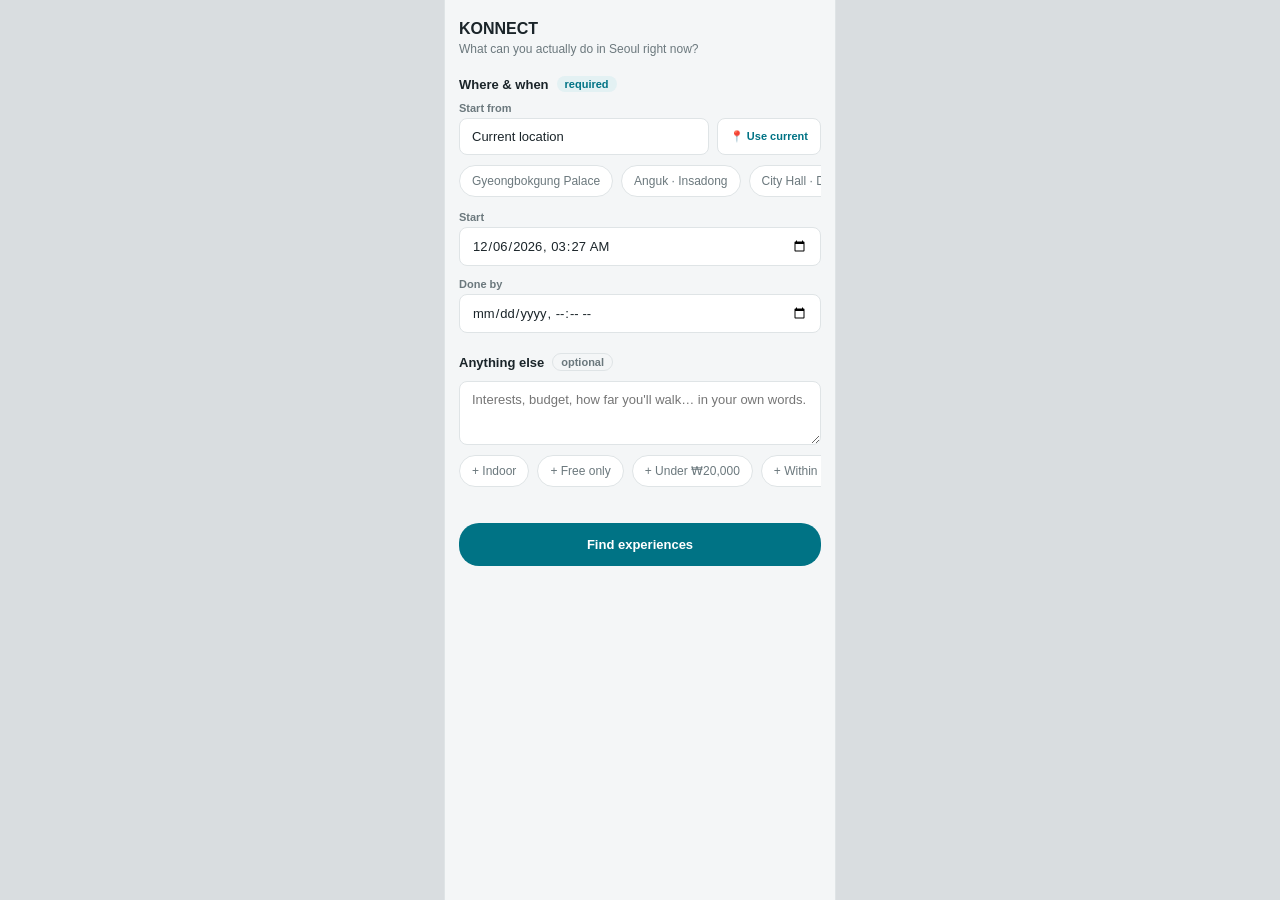
==== frontend/index.html @ a5595dd3 "Add viewport meta + simplify desktop to centered column - index.html: full HTML document with charse" ====
<!doctype html>
<html lang="en">
<head>
  <meta charset="utf-8" />
  <!-- 모바일 레이아웃 뷰포트 = 실제 기기 폭 (없으면 에뮬레이션이 980px로 렌더) -->
  <meta name="viewport" content="width=device-width, initial-scale=1, viewport-fit=cover" />
  <title>KONNECT</title>
  <link rel="stylesheet" href="css/tokens.css?v=1" />
  <link rel="stylesheet" href="css/app.css?v=6" />
</head>
<body>
  <!-- 모바일: 화면 꽉 채움. 데스크톱: 중앙 컬럼(a-bly식). -->
  <div class="device-frame">
    <main id="view" class="app" aria-live="polite"><!-- 뷰는 app.js가 주입 --></main>
  </div>
  <script type="module" src="js/app.js"></script>
</body>
</html>
---- frontend/css/tokens.css ----
/* ============================================================
   KONNECT — Design Tokens (값 정본)
   출처: Figma `Konnect-Design` (DESIGN.md §2에서 추출)
   규칙: 프론트 전역에서 하드코딩 금지, 항상 var(--token) 참조.
         값이 바뀌면 이 파일만 수정 → 전체 반영.
         "왜/언제 어떤 상태"의 설명은 DESIGN.md를 본다.
   ============================================================ */

:root {
  /* ---------- Color · Brand ---------- */
  --c-primary: #007385;        /* 브랜드 teal: 버튼·선택 테두리·핀·링크·경로선 */
  --c-primary-ink: #1f6670;    /* teal 텍스트(추천 이유·walk time·보조) */
  --c-primary-tint: #e3f1f3;   /* 선택된 칩·비강조 버튼 배경 */
  --c-primary-tint-2: #dff3e7; /* 연초록(Fits 계열) */

  /* ---------- Color · Text / Surface / Border ---------- */
  --c-text: #1a2429;           /* 기본 텍스트·제목·Fact */
  --c-text-muted: #6b787d;     /* 보조·placeholder·비활성 */
  --c-surface: #ffffff;        /* 카드·시트·칩 배경 */
  --c-bg: #f4f6f7;             /* 페이지 배경 (근사치 — Figma 확정 시 갱신) */
  --c-border: #dfe4e6;         /* 기본 테두리(칩·입력·구분선) */
  --c-ink-pin: #2a2f45;        /* 지도 Start 핀 (근사치) */
  --c-on-primary: #ffffff;     /* teal 위 텍스트 */

  /* ---------- Color · Result State (상태 배지) ---------- */
  --c-fits-bg: #dff3e7;   --c-fits-text: #2e7d4f;   /* Fits your conditions */
  --c-check-bg: #fdf0d0;  --c-check-text: #a8660a;  /* Check needed */
  --c-alt-bg: #e6e8f2;    --c-alt-text: #454773;    /* Alternative / 중립 안내 */

  /* ---------- Color · Unconfirmed flag 칩 ---------- */
  --c-flag-bg: #fbf1de;   --c-flag-text: #9a5b00;

  /* ---------- Typography ---------- */
  --font-sans: "Inter", -apple-system, BlinkMacSystemFont, "Segoe UI", Roboto, sans-serif;
  /* 한글 Reference 필요 시: "Pretendard" 등을 앞에 추가 (EN 우선) */
  --fw-bold: 700;
  --fw-semibold: 600;
  --fw-medium: 500;

  --fs-title: 16px;    /* 카드 제목·결과 타이틀 */
  --fs-meta: 13px;     /* 시간·가격·이동 Fact */
  --fs-body: 12px;     /* 추천 이유·링크·버튼 */
  --fs-badge: 11px;    /* 상태 배지·flag·보조 */
  --fs-pin: 10px;      /* 지도 핀 번호 */

  --lh-tight: 1.25;

  /* ---------- Radius ---------- */
  --r-card: 18px;      /* 결과 카드·바텀시트 */
  --r-md: 14px;        /* 카드 내 이미지 */
  --r-badge: 10px;     /* 상태 배지 */
  --r-flag: 8px;       /* 미확인 flag 칩 */
  --r-pill: 20px;      /* 버튼(pill) */
  --r-full: 999px;     /* 예시 칩·태그·No 배지 */

  /* ---------- Shadow ---------- */
  --shadow-card: 0 4px 8px rgba(13, 38, 46, 0.10);
  --shadow-card-focus: 0 4px 8px rgba(13, 38, 46, 0.18);
  --shadow-pin: 0 2px 3px rgba(0, 0, 0, 0.20);

  /* ---------- Spacing scale ---------- */
  --space-2: 2px;
  --space-3: 3px;
  --space-4: 4px;
  --space-6: 6px;
  --space-8: 8px;
  --space-10: 10px;
  --space-12: 12px;
  --space-14: 14px;
  --space-20: 20px;

  /* ---------- Layout ---------- */
  --frame-w: 390px;    /* 모바일 기준 프레임 폭 */
  --card-w: 330px;     /* 결과 카드 폭 */
}
---- frontend/css/app.css ----
/* KONNECT — 레이아웃/컴포넌트 스타일. 값은 tokens.css 의 var(--token)만 사용. */

* { box-sizing: border-box; }

html, body { height: 100%; }

body {
  margin: 0;
  font-family: var(--font-sans);
  color: var(--c-text);
  /* 디바이스 프레임 바깥 배경(데스크톱에서만 보임) */
  background: #d9dde0;
  min-height: 100dvh;
  -webkit-font-smoothing: antialiased;
}

/* ── 디바이스 프레임 ──
   실제 모바일/에뮬레이션(좁은 뷰포트): max-width 없이 화면을 꽉 채운다. */
.device-frame {
  width: 100%;
  min-height: 100dvh;
  background: var(--c-bg);
  display: flex;
  flex-direction: column;
  overflow-x: hidden;                  /* 가로 넘침 차단 */
}

/* 데스크톱: 디자인 폭(390) 중앙 컬럼, 전체 높이. 폰 목업 크롬 없음(a-bly식). */
@media (min-width: 600px) {
  body { display: flex; justify-content: center; }
  .device-frame {
    width: var(--frame-w);                   /* 390px */
    box-shadow: 0 0 0 1px var(--c-border);   /* 좌우 은은한 경계만 */
  }
}

.app {
  flex: 1;
  display: flex;
  flex-direction: column;
  padding: var(--space-20) var(--space-14);
  /* 본문은 프레임 안에서만 스크롤 */
  overflow-y: auto;
}

/* ── 공통 헤더 ── */
.app-header h1 { font-size: var(--fs-title); font-weight: var(--fw-bold); margin: 0 0 var(--space-4); }
.app-header p { margin: 0; font-size: var(--fs-body); color: var(--c-text-muted); }

/* ── 입력 폼 (LF-02) ── */
.form { display: flex; flex-direction: column; gap: var(--space-20); margin-top: var(--space-20); }
.section { display: flex; flex-direction: column; gap: var(--space-10); }
.section-head { display: flex; align-items: center; gap: var(--space-8); }
.section-head h2 { font-size: var(--fs-meta); font-weight: var(--fw-bold); margin: 0; }
.tag {
  font-size: var(--fs-badge); font-weight: var(--fw-semibold);
  padding: var(--space-2) var(--space-8); border-radius: var(--r-full);
}
.tag--required { background: var(--c-primary-tint); color: var(--c-primary); }
.tag--optional { background: var(--c-bg); color: var(--c-text-muted); border: 1px solid var(--c-border); }

.field { display: flex; flex-direction: column; gap: var(--space-4); }
.field > label { font-size: var(--fs-badge); font-weight: var(--fw-semibold); color: var(--c-text-muted); }
.field input, .field textarea {
  font-family: inherit; font-size: var(--fs-meta); color: var(--c-text);
  background: var(--c-surface); border: 1px solid var(--c-border);
  border-radius: var(--r-flag); padding: var(--space-10) var(--space-12);
  width: 100%; min-width: 0;  /* UA 기본 min-width 무력화(모바일 가로 넘침 방지) */
}
.field input:focus, .field textarea:focus { outline: 2px solid var(--c-primary); border-color: var(--c-primary); }
.field textarea { resize: vertical; min-height: 64px; }

.loc-row { display: flex; gap: var(--space-8); }
/* width:auto 로 .field input 의 width:100% 를 무효화 → flex 가 폭을 제어(버튼과 공유) */
.loc-row input { flex: 1 1 0; min-width: 0; width: auto; }
.btn-geo {
  flex: 0 0 auto; cursor: pointer; white-space: nowrap;
  background: var(--c-surface); border: 1px solid var(--c-border); color: var(--c-primary);
  border-radius: var(--r-flag); padding: var(--space-10) var(--space-12);
  font-size: var(--fs-badge); font-weight: var(--fw-semibold);
}

/* datetime-local 은 UA 최소폭이 완고(2열은 ~440px+ 필요) → 세로 스택으로 넘침 원천 차단.
   모바일/폰목업 모두 Start·Done by 를 세로로 쌓는다(터치 타깃도 더 큼). */
.time-row { display: flex; flex-direction: column; gap: var(--space-12); }
.time-row .field { min-width: 0; }
.time-row input { width: 100%; }

/* 칩(가로 스크롤 — 예시/퀵셀렉트) */
.chips { display: flex; gap: var(--space-8); overflow-x: auto; padding-bottom: var(--space-4); -webkit-overflow-scrolling: touch; }
.chip {
  flex: 0 0 auto; cursor: pointer; white-space: nowrap;
  background: var(--c-surface); border: 1px solid var(--c-border); color: var(--c-text-muted);
  border-radius: var(--r-full); padding: var(--space-8) var(--space-12);
  font-size: var(--fs-body); font-weight: var(--fw-medium);
}
.chip[aria-pressed="true"] { background: var(--c-primary-tint); border-color: var(--c-primary); color: var(--c-primary); font-weight: var(--fw-semibold); }

/* 인라인 오류(추천 전 입력오류 — 시스템 예외 아님) */
.form-error {
  background: var(--c-flag-bg); color: var(--c-flag-text);
  border-radius: var(--r-flag); padding: var(--space-10) var(--space-12);
  font-size: var(--fs-body); font-weight: var(--fw-semibold);
}
.form-error[hidden] { display: none; }

/* 하단 CTA */
.cta {
  position: sticky; bottom: 0; margin-top: auto; padding-top: var(--space-12);
  background: linear-gradient(to top, var(--c-bg) 70%, transparent);
}
.btn-cta {
  width: 100%; border: 0; cursor: pointer;
  background: var(--c-primary); color: var(--c-on-primary);
  border-radius: var(--r-pill); padding: var(--space-14); font-size: var(--fs-meta); font-weight: var(--fw-bold);
}
.btn-cta:disabled { background: var(--c-border); color: var(--c-text-muted); cursor: not-allowed; }

/* ── 결과 뷰 ── */
.ai-notice {
  display: inline-block; margin: var(--space-12) 0;
  padding: var(--space-6) var(--space-12); border-radius: var(--r-full);
  background: var(--c-alt-bg); color: var(--c-alt-text);
  font-size: var(--fs-badge); font-weight: var(--fw-semibold);
}
.conditions {
  display: flex; align-items: center; justify-content: space-between; gap: var(--space-8);
  background: var(--c-surface); border: 1px solid var(--c-border);
  border-radius: var(--r-full); padding: var(--space-8) var(--space-14);
  font-size: var(--fs-body); font-weight: var(--fw-semibold);
}
.conditions button { border: 0; background: none; color: var(--c-primary); font-weight: var(--fw-bold); cursor: pointer; font-size: var(--fs-body); }
.results { display: flex; flex-direction: column; gap: var(--space-14); margin-top: var(--space-12); }
.status-line { font-size: var(--fs-badge); color: var(--c-text-muted); margin-top: var(--space-10); }
.empty-msg { font-size: var(--fs-meta); color: var(--c-text-muted); margin-top: var(--space-20); }

/* ── Result Card ── */
.card {
  background: var(--c-surface); border-radius: var(--r-card); box-shadow: var(--shadow-card);
  padding: var(--space-14); display: flex; flex-direction: column; gap: var(--space-10);
}
.card-head { display: flex; flex-direction: column; gap: var(--space-6); }
.card-title { font-size: var(--fs-title); font-weight: var(--fw-bold); margin: 0; }
.badge {
  align-self: flex-start; padding: var(--space-3) var(--space-8);
  border-radius: var(--r-badge); font-size: var(--fs-badge); font-weight: var(--fw-semibold);
}
.badge[data-status="fits"]         { background: var(--c-fits-bg);  color: var(--c-fits-text); }
.badge[data-status="check_needed"] { background: var(--c-check-bg); color: var(--c-check-text); }
.badge[data-status="alternative"]  { background: var(--c-alt-bg);   color: var(--c-alt-text); }

.reasons { list-style: none; margin: 0; padding: 0; display: flex; flex-direction: column; gap: var(--space-3); }
.reason { display: flex; align-items: flex-start; gap: var(--space-4); font-size: var(--fs-body); font-weight: var(--fw-medium); color: var(--c-primary-ink); }
.reason-check { color: var(--c-primary); font-weight: var(--fw-bold); }

.meta { display: flex; flex-wrap: wrap; gap: var(--space-4) var(--space-10); }
.meta-item { font-size: var(--fs-meta); font-weight: var(--fw-semibold); }
.meta-item.is-estimate { font-weight: var(--fw-medium); color: var(--c-primary-ink); }

.flags { display: flex; flex-wrap: wrap; gap: var(--space-6); }
.flag {
  padding: var(--space-4) var(--space-8); border-radius: var(--r-flag);
  background: var(--c-flag-bg); color: var(--c-flag-text); font-size: var(--fs-badge); font-weight: var(--fw-semibold);
}

.actions { display: flex; align-items: center; justify-content: space-between; gap: var(--space-8); }
.links { display: flex; flex-direction: column; gap: var(--space-4); }
.official-link { color: var(--c-primary); font-size: var(--fs-body); font-weight: var(--fw-semibold); text-decoration: none; }
.official-link:hover { text-decoration: underline; }

.btn-select {
  border: 0; cursor: pointer; padding: 9px var(--space-14); border-radius: var(--r-pill);
  font-size: var(--fs-body); font-weight: var(--fw-bold);
  background: var(--c-primary); color: var(--c-on-primary);
}
.btn-select[data-status="check_needed"], .btn-select[data-status="alternative"] { background: var(--c-primary-tint); color: var(--c-primary); }

.toast {
  position: fixed; left: 50%; bottom: var(--space-20); transform: translateX(-50%);
  background: var(--c-text); color: var(--c-on-primary);
  padding: var(--space-10) var(--space-14); border-radius: var(--r-pill);
  font-size: var(--fs-body); font-weight: var(--fw-semibold); box-shadow: var(--shadow-card-focus);
  z-index: 10;
}
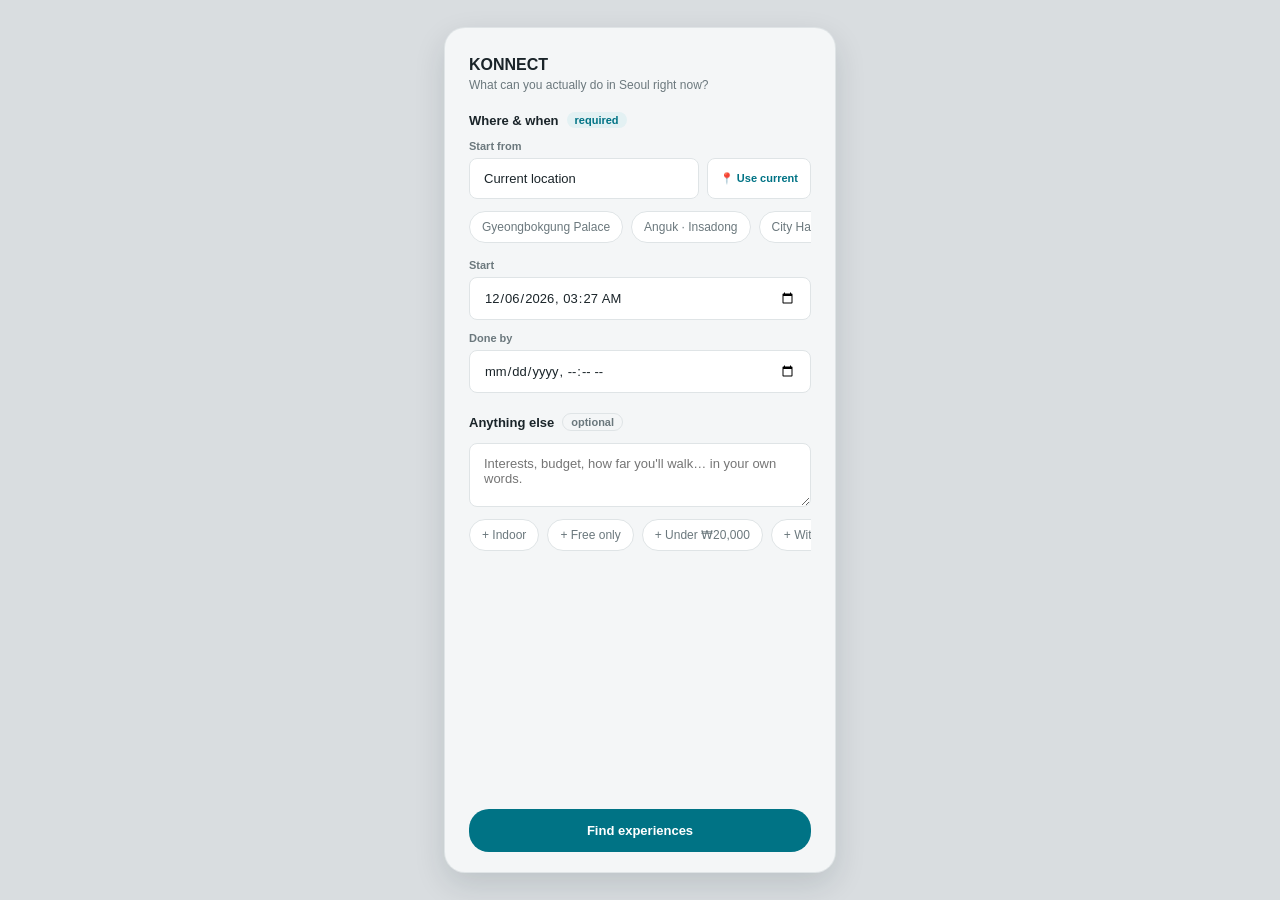
==== commit 925d431e: "Refine layout: anchor CTA to bottom, fill frame, roomier spacing - input view (.input-view) + form n" ====
--- a/frontend/index.html
+++ b/frontend/index.html
@@ -6,7 +6,7 @@
   <meta name="viewport" content="width=device-width, initial-scale=1, viewport-fit=cover" />
   <title>KONNECT</title>
   <link rel="stylesheet" href="css/tokens.css?v=1" />
-  <link rel="stylesheet" href="css/app.css?v=6" />
+  <link rel="stylesheet" href="css/app.css?v=7" />
 </head>
 <body>
   <!-- 모바일: 화면 꽉 채움. 데스크톱: 중앙 컬럼(a-bly식). -->
--- a/frontend/css/app.css
+++ b/frontend/css/app.css
@@ -25,12 +25,17 @@
   overflow-x: hidden;                  /* 가로 넘침 차단 */
 }
 
-/* 데스크톱: 디자인 폭(390) 중앙 컬럼, 전체 높이. 폰 목업 크롬 없음(a-bly식). */
+/* 데스크톱: Figma 프로토와 동일한 390×844 폰 비율 박스를 화면 중앙 정렬.
+   무거운 폰 크롬 없이 가벼운 테두리+그림자. 내부는 세로로 꽉 채움(CTA 바닥). */
 @media (min-width: 600px) {
-  body { display: flex; justify-content: center; }
+  body { display: flex; align-items: center; justify-content: center; padding: var(--space-20); }
   .device-frame {
-    width: var(--frame-w);                   /* 390px */
-    box-shadow: 0 0 0 1px var(--c-border);   /* 좌우 은은한 경계만 */
+    width: var(--frame-w);                                   /* 390px (Figma 기준) */
+    min-height: 0;
+    height: min(844px, calc(100dvh - 2 * var(--space-20)));  /* 844 (Figma), 작은 화면엔 맞춤 */
+    border-radius: 20px;
+    overflow: hidden;                                        /* 라운드 클립 → 내부 스크롤 */
+    box-shadow: 0 0 0 1px var(--c-border), 0 12px 32px rgba(13, 38, 46, 0.14);
   }
 }
 
@@ -38,18 +43,24 @@
   flex: 1;
   display: flex;
   flex-direction: column;
-  padding: var(--space-20) var(--space-14);
+  padding: var(--space-20);
   /* 본문은 프레임 안에서만 스크롤 */
   overflow-y: auto;
 }
+@media (min-width: 600px) {
+  .app { padding: 28px 24px var(--space-20); }  /* 데스크톱은 여백을 더 넉넉히 */
+}
+
+/* 입력 뷰: 높이를 꽉 채우고 CTA를 바닥에 고정(모바일·데스크톱 공통) */
+.input-view { flex: 1; display: flex; flex-direction: column; }
 
 /* ── 공통 헤더 ── */
 .app-header h1 { font-size: var(--fs-title); font-weight: var(--fw-bold); margin: 0 0 var(--space-4); }
 .app-header p { margin: 0; font-size: var(--fs-body); color: var(--c-text-muted); }
 
 /* ── 입력 폼 (LF-02) ── */
-.form { display: flex; flex-direction: column; gap: var(--space-20); margin-top: var(--space-20); }
-.section { display: flex; flex-direction: column; gap: var(--space-10); }
+.form { flex: 1; display: flex; flex-direction: column; gap: var(--space-20); margin-top: var(--space-20); }
+.section { display: flex; flex-direction: column; gap: var(--space-12); }
 .section-head { display: flex; align-items: center; gap: var(--space-8); }
 .section-head h2 { font-size: var(--fs-meta); font-weight: var(--fw-bold); margin: 0; }
 .tag {
@@ -59,12 +70,12 @@
 .tag--required { background: var(--c-primary-tint); color: var(--c-primary); }
 .tag--optional { background: var(--c-bg); color: var(--c-text-muted); border: 1px solid var(--c-border); }
 
-.field { display: flex; flex-direction: column; gap: var(--space-4); }
+.field { display: flex; flex-direction: column; gap: var(--space-6); }
 .field > label { font-size: var(--fs-badge); font-weight: var(--fw-semibold); color: var(--c-text-muted); }
 .field input, .field textarea {
   font-family: inherit; font-size: var(--fs-meta); color: var(--c-text);
   background: var(--c-surface); border: 1px solid var(--c-border);
-  border-radius: var(--r-flag); padding: var(--space-10) var(--space-12);
+  border-radius: var(--r-flag); padding: var(--space-12) var(--space-14);
   width: 100%; min-width: 0;  /* UA 기본 min-width 무력화(모바일 가로 넘침 방지) */
 }
 .field input:focus, .field textarea:focus { outline: 2px solid var(--c-primary); border-color: var(--c-primary); }
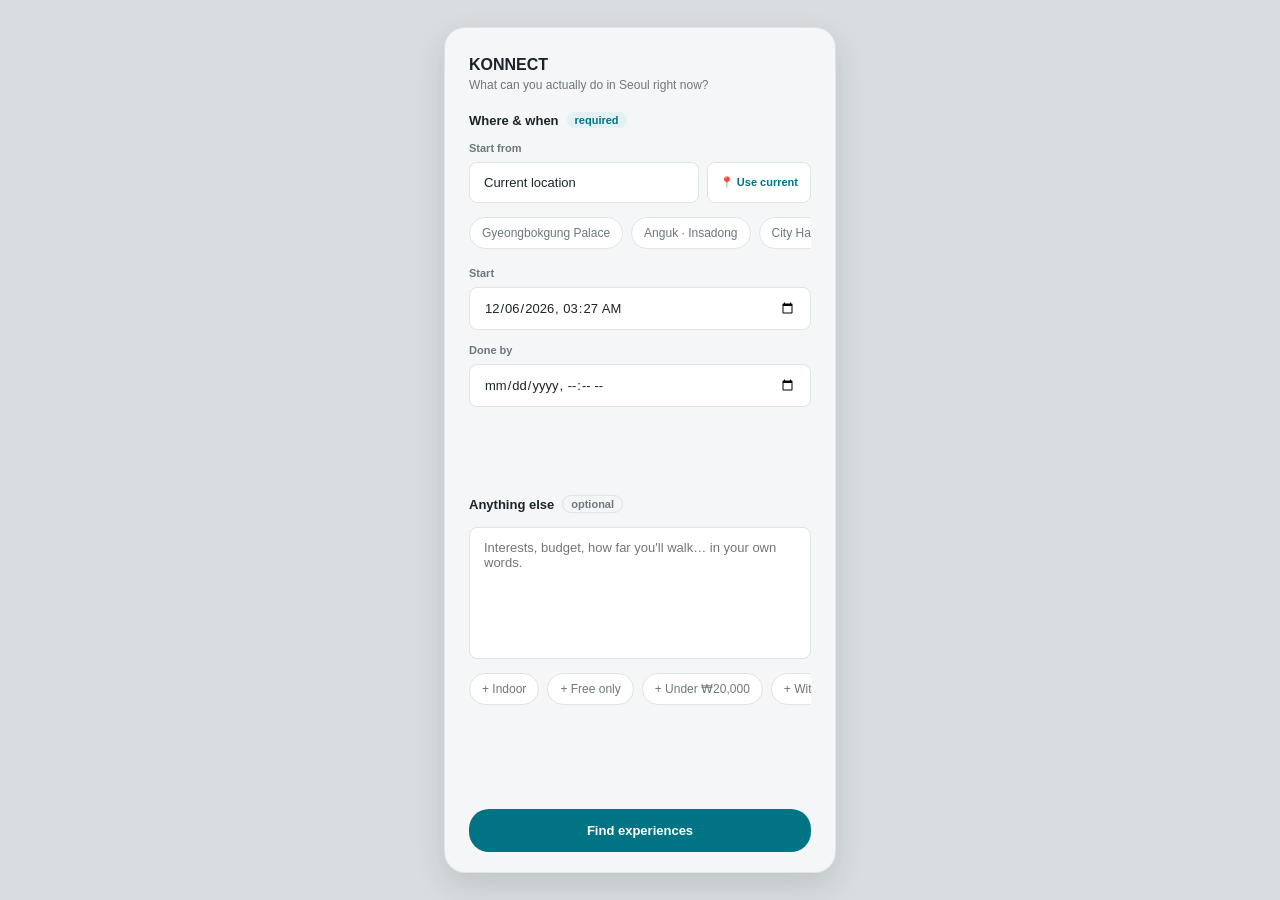
==== commit e35aae40: "Distribute form vertically, enlarge Anything else, disable resize - form uses justify-content: space" ====
--- a/frontend/index.html
+++ b/frontend/index.html
@@ -6,7 +6,7 @@
   <meta name="viewport" content="width=device-width, initial-scale=1, viewport-fit=cover" />
   <title>KONNECT</title>
   <link rel="stylesheet" href="css/tokens.css?v=1" />
-  <link rel="stylesheet" href="css/app.css?v=7" />
+  <link rel="stylesheet" href="css/app.css?v=8" />
 </head>
 <body>
   <!-- 모바일: 화면 꽉 채움. 데스크톱: 중앙 컬럼(a-bly식). -->
--- a/frontend/css/app.css
+++ b/frontend/css/app.css
@@ -59,8 +59,9 @@
 .app-header p { margin: 0; font-size: var(--fs-body); color: var(--c-text-muted); }
 
 /* ── 입력 폼 (LF-02) ── */
-.form { flex: 1; display: flex; flex-direction: column; gap: var(--space-20); margin-top: var(--space-20); }
-.section { display: flex; flex-direction: column; gap: var(--space-12); }
+/* space-between 으로 섹션·CTA를 세로로 분배해 빈 공간을 메운다(필드 간격 확보) */
+.form { flex: 1; display: flex; flex-direction: column; justify-content: space-between; gap: var(--space-20); margin-top: var(--space-20); }
+.section { display: flex; flex-direction: column; gap: var(--space-14); }
 .section-head { display: flex; align-items: center; gap: var(--space-8); }
 .section-head h2 { font-size: var(--fs-meta); font-weight: var(--fw-bold); margin: 0; }
 .tag {
@@ -70,7 +71,7 @@
 .tag--required { background: var(--c-primary-tint); color: var(--c-primary); }
 .tag--optional { background: var(--c-bg); color: var(--c-text-muted); border: 1px solid var(--c-border); }
 
-.field { display: flex; flex-direction: column; gap: var(--space-6); }
+.field { display: flex; flex-direction: column; gap: var(--space-8); }
 .field > label { font-size: var(--fs-badge); font-weight: var(--fw-semibold); color: var(--c-text-muted); }
 .field input, .field textarea {
   font-family: inherit; font-size: var(--fs-meta); color: var(--c-text);
@@ -79,7 +80,7 @@
   width: 100%; min-width: 0;  /* UA 기본 min-width 무력화(모바일 가로 넘침 방지) */
 }
 .field input:focus, .field textarea:focus { outline: 2px solid var(--c-primary); border-color: var(--c-primary); }
-.field textarea { resize: vertical; min-height: 64px; }
+.field textarea { resize: none; min-height: 132px; }  /* Anything else 크게 + 리사이즈 비활성 */
 
 .loc-row { display: flex; gap: var(--space-8); }
 /* width:auto 로 .field input 의 width:100% 를 무효화 → flex 가 폭을 제어(버튼과 공유) */
@@ -93,7 +94,7 @@
 
 /* datetime-local 은 UA 최소폭이 완고(2열은 ~440px+ 필요) → 세로 스택으로 넘침 원천 차단.
    모바일/폰목업 모두 Start·Done by 를 세로로 쌓는다(터치 타깃도 더 큼). */
-.time-row { display: flex; flex-direction: column; gap: var(--space-12); }
+.time-row { display: flex; flex-direction: column; gap: var(--space-14); }
 .time-row .field { min-width: 0; }
 .time-row input { width: 100%; }
 
@@ -117,7 +118,7 @@
 
 /* 하단 CTA */
 .cta {
-  position: sticky; bottom: 0; margin-top: auto; padding-top: var(--space-12);
+  position: sticky; bottom: 0; padding-top: var(--space-12);
   background: linear-gradient(to top, var(--c-bg) 70%, transparent);
 }
 .btn-cta {
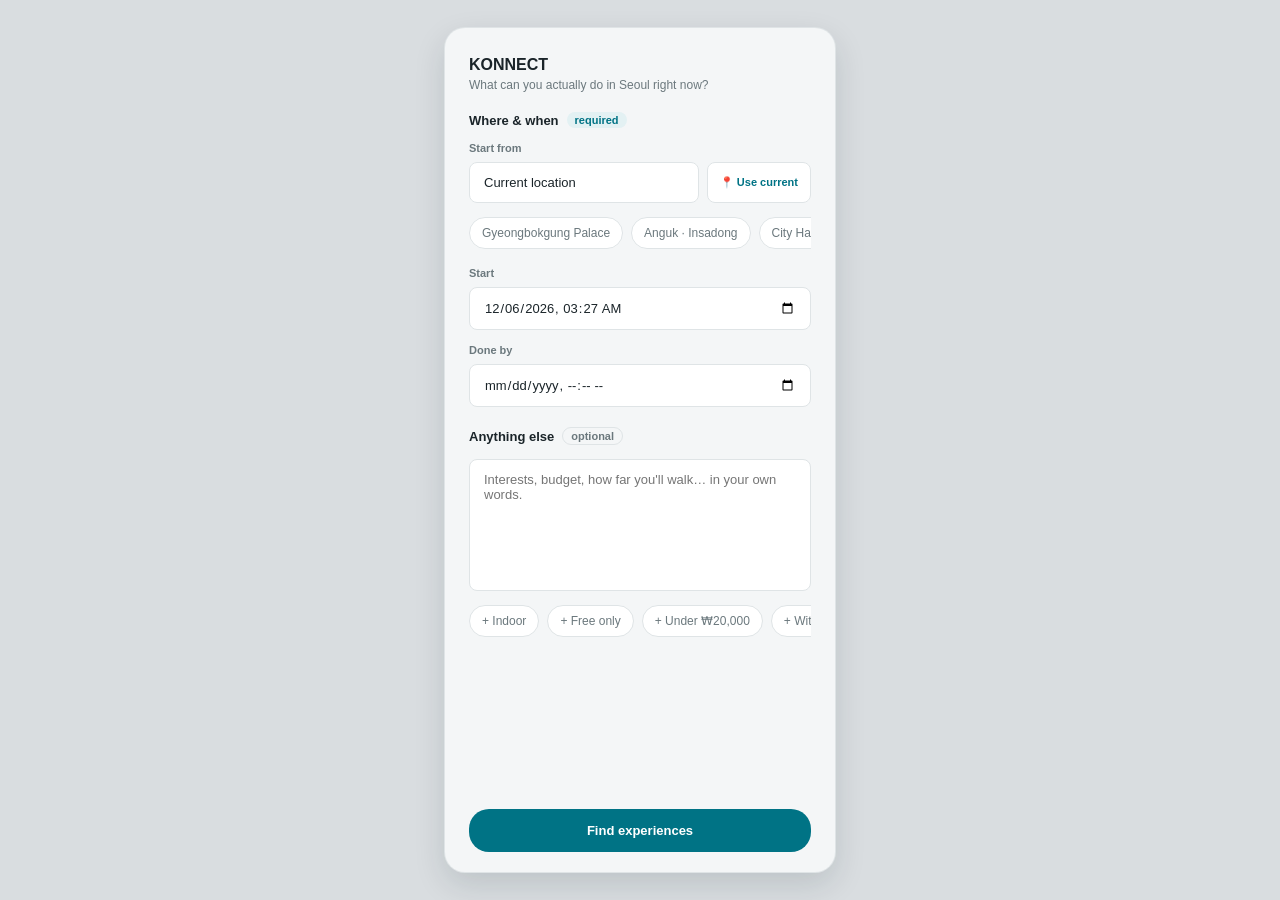
==== commit 779b7390: "Group fields to top, add button hover/press interactions - revert form to CTA-at-bottom (margin-top:" ====
--- a/frontend/index.html
+++ b/frontend/index.html
@@ -6,7 +6,7 @@
   <meta name="viewport" content="width=device-width, initial-scale=1, viewport-fit=cover" />
   <title>KONNECT</title>
   <link rel="stylesheet" href="css/tokens.css?v=1" />
-  <link rel="stylesheet" href="css/app.css?v=8" />
+  <link rel="stylesheet" href="css/app.css?v=9" />
 </head>
 <body>
   <!-- 모바일: 화면 꽉 채움. 데스크톱: 중앙 컬럼(a-bly식). -->
--- a/frontend/css/app.css
+++ b/frontend/css/app.css
@@ -59,8 +59,8 @@
 .app-header p { margin: 0; font-size: var(--fs-body); color: var(--c-text-muted); }
 
 /* ── 입력 폼 (LF-02) ── */
-/* space-between 으로 섹션·CTA를 세로로 분배해 빈 공간을 메운다(필드 간격 확보) */
-.form { flex: 1; display: flex; flex-direction: column; justify-content: space-between; gap: var(--space-20); margin-top: var(--space-20); }
+/* 필드들은 위로 모으고(섹션 gap), CTA만 바닥에 고정(margin-top:auto) */
+.form { flex: 1; display: flex; flex-direction: column; gap: var(--space-20); margin-top: var(--space-20); }
 .section { display: flex; flex-direction: column; gap: var(--space-14); }
 .section-head { display: flex; align-items: center; gap: var(--space-8); }
 .section-head h2 { font-size: var(--fs-meta); font-weight: var(--fw-bold); margin: 0; }
@@ -118,7 +118,7 @@
 
 /* 하단 CTA */
 .cta {
-  position: sticky; bottom: 0; padding-top: var(--space-12);
+  position: sticky; bottom: 0; margin-top: auto; padding-top: var(--space-12);
   background: linear-gradient(to top, var(--c-bg) 70%, transparent);
 }
 .btn-cta {
@@ -194,3 +194,35 @@
   font-size: var(--fs-body); font-weight: var(--fw-semibold); box-shadow: var(--shadow-card-focus);
   z-index: 10;
 }
+
+/* ── 인터랙션 (hover / press 색 반전·전환 피드백) ───────────── */
+.btn-cta, .btn-geo, .btn-select, .chip, .conditions button {
+  transition: background-color 0.15s ease, color 0.15s ease, border-color 0.15s ease,
+    transform 0.08s ease, box-shadow 0.15s ease, filter 0.15s ease;
+}
+/* 키보드 포커스 접근성 */
+.btn-cta:focus-visible, .btn-geo:focus-visible, .btn-select:focus-visible,
+.chip:focus-visible, .conditions button:focus-visible {
+  outline: 2px solid var(--c-primary); outline-offset: 2px;
+}
+/* Primary CTA: hover 진한 teal / press 더 진하게 + 눌림 */
+.btn-cta:hover:not(:disabled) { background: var(--c-primary-ink); }
+.btn-cta:active:not(:disabled) { transform: scale(0.985); box-shadow: inset 0 2px 6px rgba(0, 0, 0, 0.18); }
+/* 칩(Quick Select·Example): hover teal 외곽 / press 색 반전(teal 배경·흰 글자) */
+.chip:hover { border-color: var(--c-primary); color: var(--c-primary); }
+.chip:active { background: var(--c-primary); border-color: var(--c-primary); color: var(--c-on-primary); transform: scale(0.96); }
+/* 현재 위치 버튼: hover tint / press 반전 */
+.btn-geo:hover { background: var(--c-primary-tint); border-color: var(--c-primary); }
+.btn-geo:active { background: var(--c-primary); border-color: var(--c-primary); color: var(--c-on-primary); transform: scale(0.97); }
+/* 결과 Select 버튼: hover 살짝 진하게 / press 눌림 */
+.btn-select:hover { filter: brightness(0.96); }
+.btn-select:active { transform: scale(0.97); filter: brightness(0.92); }
+/* Edit(조건) 버튼 */
+.conditions button:hover { color: var(--c-primary-ink); }
+.conditions button:active { transform: scale(0.96); }
+
+/* 모션 최소화 선호 사용자: 전환·눌림 비활성화 */
+@media (prefers-reduced-motion: reduce) {
+  .btn-cta, .btn-geo, .btn-select, .chip, .conditions button { transition: none; }
+  .btn-cta:active, .chip:active, .btn-geo:active, .btn-select:active, .conditions button:active { transform: none; }
+}
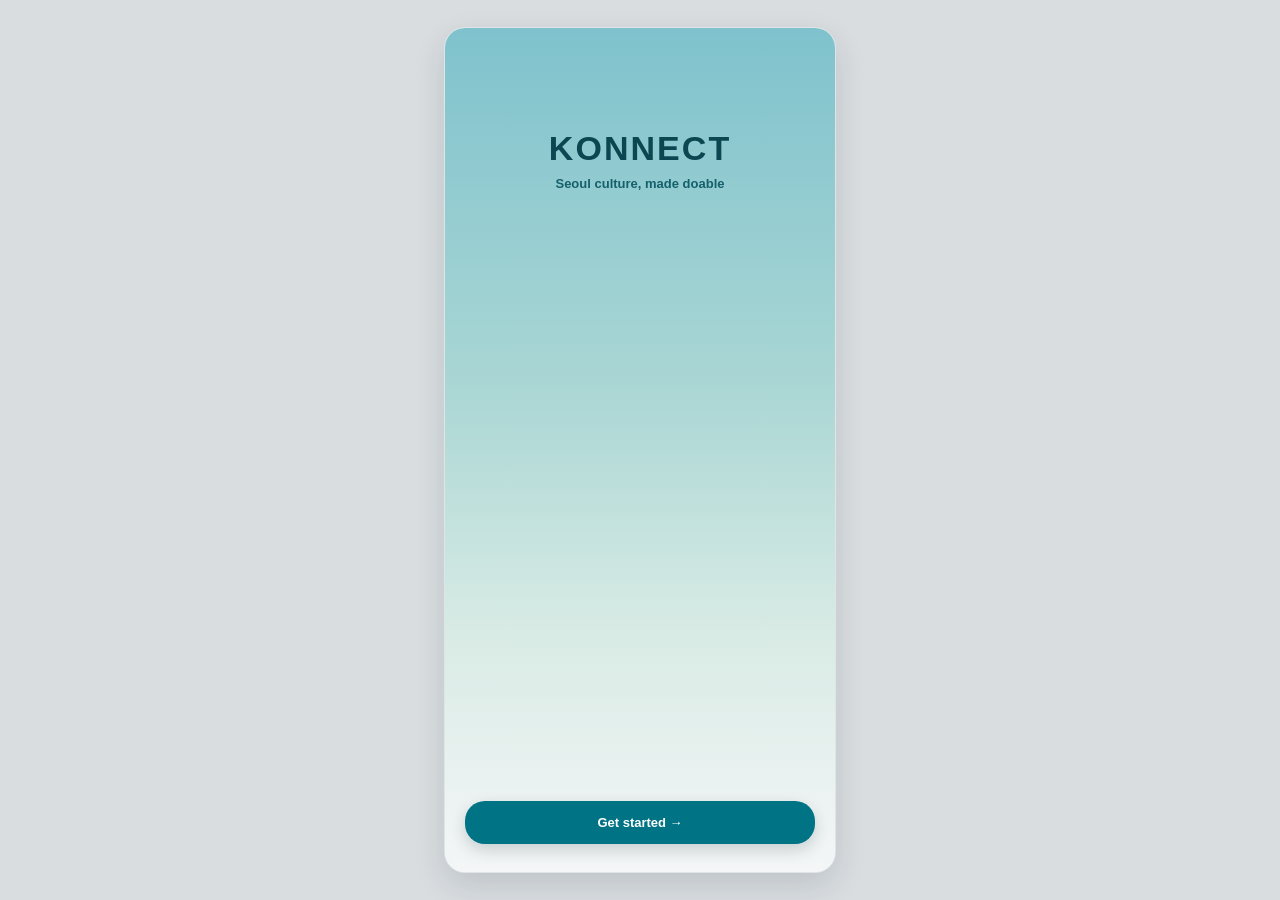
==== commit bf34a3b1: "Sync A-flow frontend with Figma (LF-01~03 + interactions) Rebuild the non-member immediate-recommend" ====
--- a/frontend/index.html
+++ b/frontend/index.html
@@ -5,8 +5,9 @@
   <!-- 모바일 레이아웃 뷰포트 = 실제 기기 폭 (없으면 에뮬레이션이 980px로 렌더) -->
   <meta name="viewport" content="width=device-width, initial-scale=1, viewport-fit=cover" />
   <title>KONNECT</title>
+  <link rel="icon" href="assets/favicon.svg?v=1" type="image/svg+xml" />
   <link rel="stylesheet" href="css/tokens.css?v=1" />
-  <link rel="stylesheet" href="css/app.css?v=9" />
+  <link rel="stylesheet" href="css/app.css?v=18" />
 </head>
 <body>
   <!-- 모바일: 화면 꽉 채움. 데스크톱: 중앙 컬럼(a-bly식). -->
--- a/frontend/css/tokens.css
+++ b/frontend/css/tokens.css
@@ -29,6 +29,9 @@
 
   /* ---------- Color · Unconfirmed flag 칩 ---------- */
   --c-flag-bg: #fbf1de;   --c-flag-text: #9a5b00;
+
+  /* ---------- Color · Error (입력 검증 — Field Row 에러 상태) ---------- */
+  --c-error: #c23b3b;     --c-error-bg: #fdeeee;   --c-error-border: #e4a9a9;
 
   /* ---------- Typography ---------- */
   --font-sans: "Inter", -apple-system, BlinkMacSystemFont, "Segoe UI", Roboto, sans-serif;
--- a/frontend/css/app.css
+++ b/frontend/css/app.css
@@ -23,6 +23,7 @@
   display: flex;
   flex-direction: column;
   overflow-x: hidden;                  /* 가로 넘침 차단 */
+  position: relative;                  /* 바텀시트(absolute)의 기준 컨테이너 */
 }
 
 /* 데스크톱: Figma 프로토와 동일한 390×844 폰 비율 박스를 화면 중앙 정렬.
@@ -142,6 +143,11 @@
   font-size: var(--fs-body); font-weight: var(--fw-semibold);
 }
 .conditions button { border: 0; background: none; color: var(--c-primary); font-weight: var(--fw-bold); cursor: pointer; font-size: var(--fs-body); }
+.map { width: 100%; height: 240px; border-radius: var(--r-card); overflow: hidden; margin: var(--space-12) 0; background: var(--c-border); }
+/* AI가 이해한 조건(parsed chips) */
+.parsed-chips { display: flex; flex-wrap: wrap; align-items: center; gap: var(--space-6); margin-top: var(--space-8); }
+.parsed-chips-label { font-size: var(--fs-badge); font-weight: var(--fw-semibold); color: var(--c-text-muted); }
+.parsed-chip { background: var(--c-primary-tint); color: var(--c-primary); border-radius: var(--r-full); padding: var(--space-3) var(--space-10); font-size: var(--fs-badge); font-weight: var(--fw-semibold); }
 .results { display: flex; flex-direction: column; gap: var(--space-14); margin-top: var(--space-12); }
 .status-line { font-size: var(--fs-badge); color: var(--c-text-muted); margin-top: var(--space-10); }
 .empty-msg { font-size: var(--fs-meta); color: var(--c-text-muted); margin-top: var(--space-20); }
@@ -151,6 +157,19 @@
   background: var(--c-surface); border-radius: var(--r-card); box-shadow: var(--shadow-card);
   padding: var(--space-14); display: flex; flex-direction: column; gap: var(--space-10);
 }
+/* Focus=Yes (스와이프/탭·핀 포커스) — DESIGN §3.1 */
+.card.is-focused { box-shadow: var(--shadow-card-focus); outline: 2px solid var(--c-primary); outline-offset: -2px; }
+/* Confirmed=Yes (현재 선택 확정) */
+.card.is-choice { box-shadow: 0 0 0 2px var(--c-primary), var(--shadow-card-focus); }
+.current-choice { align-self: flex-start; background: var(--c-primary); color: var(--c-on-primary); border-radius: var(--r-badge); padding: var(--space-2) var(--space-8); font-size: var(--fs-badge); font-weight: var(--fw-bold); }
+
+/* 현재 선택 재접근 배너 (홈/입력 뷰 상단) */
+.choice-banner { display: flex; align-items: center; gap: var(--space-8); margin-top: var(--space-14); padding: var(--space-10) var(--space-12); background: var(--c-primary-tint); border: 1px solid var(--c-primary); border-radius: var(--r-flag); }
+.choice-info { flex: 1; min-width: 0; display: flex; flex-direction: column; gap: 1px; }
+.choice-label { font-size: var(--fs-badge); font-weight: var(--fw-semibold); color: var(--c-primary-ink); }
+.choice-title { font-size: var(--fs-meta); font-weight: var(--fw-bold); color: var(--c-text); white-space: nowrap; overflow: hidden; text-overflow: ellipsis; }
+.choice-view { border: 0; cursor: pointer; background: var(--c-primary); color: var(--c-on-primary); border-radius: var(--r-pill); padding: var(--space-6) var(--space-14); font-size: var(--fs-body); font-weight: var(--fw-bold); }
+.choice-clear { border: 0; cursor: pointer; background: transparent; color: var(--c-primary-ink); font-size: var(--fs-meta); padding: var(--space-4); }
 .card-head { display: flex; flex-direction: column; gap: var(--space-6); }
 .card-title { font-size: var(--fs-title); font-weight: var(--fw-bold); margin: 0; }
 .badge {
@@ -188,7 +207,7 @@
 .btn-select[data-status="check_needed"], .btn-select[data-status="alternative"] { background: var(--c-primary-tint); color: var(--c-primary); }
 
 .toast {
-  position: fixed; left: 50%; bottom: var(--space-20); transform: translateX(-50%);
+  position: absolute; left: 50%; bottom: var(--space-20); transform: translateX(-50%);
   background: var(--c-text); color: var(--c-on-primary);
   padding: var(--space-10) var(--space-14); border-radius: var(--r-pill);
   font-size: var(--fs-body); font-weight: var(--fw-semibold); box-shadow: var(--shadow-card-focus);
@@ -225,4 +244,312 @@
 @media (prefers-reduced-motion: reduce) {
   .btn-cta, .btn-geo, .btn-select, .chip, .conditions button { transition: none; }
   .btn-cta:active, .chip:active, .btn-geo:active, .btn-select:active, .conditions button:active { transform: none; }
-}
+  .map-pin-body, .map-pin-num, .map-pin-walk, .dot, .core-action { transition: none; }
+}
+
+/* ============================================================
+   LF-01~03 재레이아웃 (Figma 10/6 동기화)
+   - 풀블리드 뷰(웰컴·홈·결과)는 .app 패딩 제거, 뷰가 프레임을 꽉 채움.
+   ============================================================ */
+.app.app--bleed { padding: 0; overflow: hidden; position: relative; }
+
+/* ── 공통: 아이콘 뒤로가기 버튼 ── */
+.icon-back {
+  flex: 0 0 auto; width: 36px; height: 36px; border-radius: var(--r-full);
+  border: 1px solid var(--c-border); background: var(--c-surface); color: var(--c-text);
+  font-size: 18px; line-height: 1; cursor: pointer;
+  display: flex; align-items: center; justify-content: center;
+}
+
+/* ── W-0 · 웰컴 ──────────────────────────────────────────── */
+.welcome {
+  position: absolute; inset: 0; display: flex; flex-direction: column;
+  background: linear-gradient(180deg, #7fc2cd 0%, #a9d6d4 42%, #d9ebe5 72%, var(--c-bg) 100%);
+}
+.welcome-hero { flex: 1; display: flex; justify-content: center; padding-top: 26%; }
+.welcome-brand { text-align: center; }
+.welcome-logo { margin: 0; font-size: 34px; font-weight: var(--fw-bold); letter-spacing: 0.06em; color: #0b4651; }
+.welcome-tagline { margin: var(--space-8) 0 0; font-size: var(--fs-meta); font-weight: var(--fw-semibold); color: #15606b; }
+.welcome-cta {
+  padding: var(--space-20) var(--space-20) calc(28px + env(safe-area-inset-bottom, 0px));
+}
+.welcome-cta .btn-cta { box-shadow: 0 6px 16px rgba(13, 38, 46, 0.18); }
+
+/* ── LF-01 · 홈 ──────────────────────────────────────────── */
+.home { position: absolute; inset: 0; overflow-y: auto; background: var(--c-bg); }
+.home-header-bg {
+  position: absolute; top: 0; left: 0; right: 0; height: 230px; z-index: 0;
+  background: linear-gradient(180deg, #a7d4d6 0%, #cde7e0 45%, var(--c-bg) 100%);
+}
+.home-content {
+  position: relative; z-index: 1; min-height: 100%;
+  padding: calc(var(--space-20) + env(safe-area-inset-top, 0px)) var(--space-20) var(--space-20);
+  display: flex; flex-direction: column;
+}
+.home-brand { display: flex; align-items: center; gap: var(--space-8); }
+.home-logo { font-size: var(--fs-title); font-weight: var(--fw-bold); letter-spacing: 0.04em; }
+.home-lang {
+  margin-left: auto; border: 1px solid rgba(255, 255, 255, 0.6); background: rgba(255, 255, 255, 0.5);
+  border-radius: var(--r-full); padding: var(--space-2) var(--space-10); font-size: var(--fs-badge);
+  font-weight: var(--fw-semibold); color: var(--c-text);
+}
+.home-greeting { margin-top: var(--space-20); }
+.home-stamp { margin: 0 0 var(--space-6); font-size: var(--fs-badge); font-weight: var(--fw-semibold); letter-spacing: 0.06em; color: var(--c-primary-ink); }
+.home-head { margin: 0; font-size: 22px; line-height: var(--lh-tight); font-weight: var(--fw-bold); max-width: 320px; }
+
+/* 현재 선택 카드 (M-2) */
+.choice-card { background: var(--c-surface); border-radius: var(--r-card); box-shadow: var(--shadow-card); padding: var(--space-12); margin-top: var(--space-20); display: flex; flex-direction: column; gap: var(--space-10); cursor: pointer; }
+.choice-card-head { display: flex; align-items: center; gap: var(--space-8); }
+.choice-tag { background: var(--c-primary-tint); color: var(--c-primary); border-radius: var(--r-full); padding: var(--space-3) var(--space-8); font-size: var(--fs-badge); font-weight: var(--fw-bold); }
+.choice-when { font-size: var(--fs-badge); font-weight: var(--fw-semibold); color: var(--c-text-muted); }
+.choice-card-head .choice-clear { margin-left: auto; }
+.mini-map { height: 84px; border-radius: var(--r-md); overflow: hidden; background: var(--c-border); }
+.choice-card-info { display: flex; align-items: center; gap: var(--space-8); }
+.choice-card-texts { flex: 1; min-width: 0; display: flex; flex-direction: column; gap: var(--space-2); }
+.choice-card-title { font-size: var(--fs-meta); font-weight: var(--fw-bold); white-space: nowrap; overflow: hidden; text-overflow: ellipsis; }
+.choice-card-sub { font-size: var(--fs-body); color: var(--c-text-muted); }
+.choice-card-view { flex: 0 0 auto; color: var(--c-primary); font-size: var(--fs-meta); font-weight: var(--fw-bold); }
+
+.home-explore-label { margin: var(--space-20) 0 0; font-size: var(--fs-badge); font-weight: var(--fw-bold); letter-spacing: 0.08em; color: var(--c-text-muted); }
+
+/* 코어 액션 A/B */
+.core-actions { display: grid; grid-template-columns: 1fr 1fr; gap: var(--space-12); margin-top: var(--space-12); }
+.core-action {
+  text-align: left; font-family: inherit; cursor: pointer; padding: 0;
+  background: var(--c-surface); border: 1px solid var(--c-border); border-radius: var(--r-card);
+  overflow: hidden; display: flex; flex-direction: column;
+  transition: box-shadow 0.15s ease, transform 0.08s ease;
+}
+.core-action:not(.is-disabled):hover { box-shadow: var(--shadow-card); }
+.core-action:not(.is-disabled):active { transform: scale(0.98); }
+.core-illo { position: relative; height: 96px; background: linear-gradient(135deg, #cfe7e4, #a7d4d6); }
+.core-action:nth-child(2) .core-illo { background: linear-gradient(135deg, #d7e3f0, #b9cfe0); }
+.soon-badge { position: absolute; top: var(--space-8); right: var(--space-8); background: rgba(13, 38, 46, 0.55); color: #fff; border-radius: var(--r-full); padding: var(--space-2) var(--space-8); font-size: 10px; font-weight: var(--fw-bold); }
+.core-body { flex: 1; display: flex; flex-direction: column; gap: var(--space-6); padding: var(--space-12); }
+.core-kicker { font-size: 9.5px; letter-spacing: 0.05em; font-weight: var(--fw-bold); color: var(--c-primary); }
+.core-title { margin: 0; font-size: 15px; line-height: 1.2; font-weight: var(--fw-bold); }
+.core-sub { flex: 1; margin: 0; font-size: 11.5px; color: var(--c-text-muted); }
+.core-cta { align-self: flex-start; margin-top: var(--space-4); background: var(--c-primary); color: var(--c-on-primary); border-radius: var(--r-full); padding: var(--space-6) var(--space-12); font-size: var(--fs-body); font-weight: var(--fw-bold); }
+.core-action.is-disabled { cursor: not-allowed; opacity: 0.72; }
+.core-action.is-disabled .core-illo { filter: grayscale(0.35); }
+.core-action.is-disabled .core-cta { background: var(--c-border); color: var(--c-text-muted); }
+
+/* 신뢰 안내 */
+.home-info { display: flex; gap: var(--space-10); align-items: flex-start; background: var(--c-primary-tint); border-radius: var(--r-md); padding: var(--space-12); margin-top: var(--space-20); }
+.home-info-icon { flex: 0 0 auto; width: 20px; height: 20px; border-radius: var(--r-full); background: var(--c-primary); color: var(--c-on-primary); font-size: 12px; font-weight: var(--fw-bold); font-style: italic; display: flex; align-items: center; justify-content: center; }
+.home-info-text { display: flex; flex-direction: column; gap: var(--space-3); }
+.home-info-text strong { font-size: var(--fs-meta); }
+.home-info-text span { font-size: var(--fs-body); color: var(--c-primary-ink); }
+
+/* Log in (비활성·저우선) — 화면 최하단(Figma), 밑줄 없음 */
+.home-login { display: flex; align-items: center; justify-content: center; margin-top: auto; padding-top: var(--space-20); }
+.home-login-btn { background: none; border: 0; color: var(--c-text-muted); font-size: var(--fs-meta); font-weight: var(--fw-bold); text-decoration: none; cursor: not-allowed; }
+.sheet-soon { color: var(--c-text-muted); }
+
+/* ── LF-02 · 입력 (Figma 274:2272 정본) ──────────────────── */
+.input-nav { display: flex; align-items: center; gap: var(--space-8); margin: calc(-1 * var(--space-4)) 0 0; }
+.nav-back { display: flex; align-items: center; justify-content: center; width: 28px; height: 28px; margin-left: calc(-1 * var(--space-4)); border: 0; background: none; color: var(--c-text); cursor: pointer; }
+.nav-back-icon { display: flex; }
+.nav-title { font-size: var(--fs-title); font-weight: var(--fw-bold); color: var(--c-text); }
+.input-head { margin: var(--space-14) 0 var(--space-4); }
+.input-title { margin: 0 0 var(--space-6); font-size: 22px; line-height: 1.2; font-weight: var(--fw-bold); }
+.input-sub { margin: 0; font-size: var(--fs-meta); color: var(--c-text-muted); }
+
+/* 섹션 헤더 */
+.section-head h2 { font-size: var(--fs-title); }
+
+/* Field Row (아이콘 + 라벨/값 + Change/Set) */
+.field-row {
+  position: relative; display: flex; align-items: center; gap: var(--space-12);
+  background: var(--c-surface); border: 1px solid var(--c-border); border-radius: var(--r-md);
+  padding: var(--space-10) var(--space-14); min-height: 60px;
+  transition: border-color 0.15s ease, background-color 0.15s ease, box-shadow 0.15s ease;
+}
+.field-row.is-focused { border-color: var(--c-primary); box-shadow: 0 0 0 1px var(--c-primary); }
+.field-row.is-error { border-color: var(--c-error); background: var(--c-error-bg); }
+.fr-icon { flex: 0 0 auto; display: flex; color: var(--c-primary); }
+.field-row.is-error .fr-icon { color: var(--c-error); }
+.fr-text { flex: 1; min-width: 0; display: flex; flex-direction: column; gap: 1px; cursor: pointer; }
+.fr-label { font-size: var(--fs-badge); font-weight: var(--fw-semibold); color: var(--c-text-muted); }
+.fr-value { font-size: var(--fs-meta); font-weight: var(--fw-bold); color: var(--c-text); white-space: nowrap; overflow: hidden; text-overflow: ellipsis; }
+.fr-value.is-empty { color: var(--c-text-muted); font-weight: var(--fw-medium); }
+.fr-action { flex: 0 0 auto; background: none; border: 0; cursor: pointer; color: var(--c-primary); font-size: var(--fs-meta); font-weight: var(--fw-bold); }
+.field-row.is-error .fr-action { color: var(--c-error); }
+/* 투명 네이티브 datetime 피커 오버레이 — 행 전체 탭 시 피커 오픈 */
+.fr-native { position: absolute; inset: 0; width: 100%; height: 100%; margin: 0; padding: 0; border: 0; opacity: 0; cursor: pointer; }
+.fr-native::-webkit-calendar-picker-indicator { position: absolute; inset: 0; width: 100%; height: 100%; margin: 0; cursor: pointer; }
+
+/* 위치 인라인 편집 */
+.loc-edit { display: flex; flex-direction: column; gap: var(--space-10); margin-top: calc(-1 * var(--space-6)); }
+.loc-edit[hidden] { display: none; }
+.loc-edit-input {
+  font-family: inherit; font-size: var(--fs-meta); color: var(--c-text);
+  background: var(--c-surface); border: 1px solid var(--c-primary); border-radius: var(--r-flag);
+  padding: var(--space-10) var(--space-14); width: 100%; min-width: 0;
+}
+.loc-edit-input:focus { outline: 2px solid var(--c-primary); }
+.chip--geo { color: var(--c-primary); border-color: var(--c-primary); font-weight: var(--fw-semibold); }
+
+/* 종료 미선택 안내 (amber) */
+.field-hint-amber { margin: calc(-1 * var(--space-6)) 0 0; font-size: var(--fs-body); font-weight: var(--fw-semibold); color: var(--c-check-text); }
+.field-hint-amber[hidden] { display: none; }
+
+/* 자연어 입력 카드 + sparkle 푸터 */
+.nl-input { background: var(--c-surface); border: 1px solid var(--c-border); border-radius: var(--r-md); padding: var(--space-14); display: flex; flex-direction: column; gap: var(--space-10); }
+.nl-input:focus-within { border-color: var(--c-primary); box-shadow: 0 0 0 1px var(--c-primary); }
+.nl-textarea { font-family: inherit; font-size: var(--fs-meta); color: var(--c-text); border: 0; outline: none; resize: none; min-height: 96px; width: 100%; background: none; }
+.nl-footer { display: flex; align-items: center; gap: var(--space-6); font-size: var(--fs-badge); color: var(--c-text-muted); }
+.nl-sparkle { display: flex; color: var(--c-primary); }
+.nl-sparkle svg { width: 14px; height: 14px; }
+
+.other-plans-link { align-self: flex-start; background: none; border: 0; cursor: pointer; color: var(--c-primary); font-size: var(--fs-body); font-weight: var(--fw-bold); padding: 0; }
+
+.about-info { display: flex; align-items: center; justify-content: center; gap: var(--space-6); margin: var(--space-10) 0 0; font-size: var(--fs-body); font-weight: var(--fw-semibold); color: var(--c-text-muted); }
+.about-icon { display: flex; }
+.about-icon svg { width: 14px; height: 14px; }
+
+/* ── LF-03 · 결과(지도 박스 + 하단 카드 캐러셀) ───────────
+   지도는 정해진 박스 안에 꽉 채운다(풀스크린 아님) — NAVER 로고가 카드/버튼을
+   가리지 않도록. 상단 바 → 지도 박스(flex:1) → 하단 덱의 세로 컬럼. */
+.results-view { position: absolute; inset: 0; display: flex; flex-direction: column; overflow: hidden; background: var(--c-bg); }
+
+.results-top { flex: 0 0 auto; display: flex; flex-direction: column; gap: var(--space-8); padding: var(--space-14); padding-top: calc(var(--space-14) + env(safe-area-inset-top, 0px)); }
+.results-top-row { display: flex; align-items: center; gap: var(--space-10); }
+.results-top .icon-back { flex: 0 0 auto; }
+.cond-pill { flex: 1; min-width: 0; display: flex; align-items: center; gap: var(--space-8); background: var(--c-surface); border: 1px solid var(--c-border); border-radius: var(--r-full); padding: var(--space-8) var(--space-14); }
+.cond-text { flex: 1; min-width: 0; font-size: var(--fs-meta); font-weight: var(--fw-bold); white-space: nowrap; overflow: hidden; text-overflow: ellipsis; }
+.cond-edit { flex: 0 0 auto; border: 0; cursor: pointer; background: var(--c-primary-tint); color: var(--c-primary); border-radius: var(--r-full); padding: var(--space-4) var(--space-10); font-size: var(--fs-body); font-weight: var(--fw-bold); }
+.understood-pill {
+  display: flex; align-items: center; gap: var(--space-6);
+  background: var(--c-surface); border: 1px solid var(--c-border); border-radius: var(--r-full);
+  padding: var(--space-6) var(--space-12); font-size: var(--fs-body); font-weight: var(--fw-semibold);
+  white-space: nowrap; overflow: hidden; text-overflow: ellipsis;
+}
+.understood-label { color: var(--c-primary); font-weight: var(--fw-bold); }
+
+/* 지도 박스 — 남는 세로 공간을 꽉 채움(충분히 큼). Naver SDK가 position 을
+   relative 로 덮어써도 부모(map-box, flex 높이 확정) 기준으로 높이 유지. */
+.map-box { flex: 1 1 auto; min-height: 200px; position: relative; margin: 0 var(--space-14); border-radius: var(--r-card); overflow: hidden; background: var(--c-border); }
+.map-canvas { position: absolute; inset: 0; width: 100%; height: 100%; background: var(--c-border); }
+
+.results-deck { flex: 0 0 auto; display: flex; flex-direction: column; gap: var(--space-10); padding: var(--space-12) 0 calc(var(--space-14) + env(safe-area-inset-bottom, 0px)); }
+.deck-pills { display: flex; flex-direction: column; align-items: center; gap: var(--space-6); }
+.deck-pills .ai-notice { margin: 0; }
+.near-pill { background: var(--c-surface); border: 1px solid var(--c-border); border-radius: var(--r-full); padding: var(--space-6) var(--space-12); font-size: var(--fs-body); font-weight: var(--fw-bold); color: var(--c-text); }
+
+.carousel { display: flex; gap: var(--space-12); overflow-x: auto; scroll-snap-type: x mandatory; scroll-padding-inline: 28px; padding: var(--space-4) var(--space-14) var(--space-2); scrollbar-width: none; }
+.carousel::-webkit-scrollbar { display: none; }
+.carousel .card { flex: 0 0 calc(100% - 56px); max-width: var(--card-w); scroll-snap-align: center; transition: box-shadow 0.2s ease; }
+.empty-card { flex: 0 0 calc(100% - 28px); background: var(--c-surface); border-radius: var(--r-card); box-shadow: var(--shadow-card); padding: var(--space-20); margin: 0 var(--space-14); text-align: center; }
+.empty-title { margin: 0 0 var(--space-6); font-size: var(--fs-title); font-weight: var(--fw-bold); }
+.empty-sub { margin: 0; font-size: var(--fs-meta); color: var(--c-text-muted); }
+
+.dots { display: flex; justify-content: center; gap: var(--space-6); }
+.dot { width: 6px; height: 6px; border-radius: var(--r-full); background: rgba(13, 38, 46, 0.22); transition: width 0.2s ease, background-color 0.2s ease; }
+.dot.is-active { width: 18px; background: var(--c-primary); }
+
+.deck-actions { display: flex; gap: var(--space-10); padding: var(--space-2) var(--space-14) 0; }
+.btn-ghost { flex: 1; background: var(--c-surface); border: 1px solid var(--c-border); color: var(--c-primary); border-radius: var(--r-full); padding: var(--space-12); font-size: var(--fs-meta); font-weight: var(--fw-bold); cursor: pointer; }
+.btn-ghost:hover { background: var(--c-primary-tint); }
+.btn-ghost:active { transform: scale(0.98); }
+
+/* 카드 head 를 썸네일+텍스트 가로 배치로(캐러셀 카드) */
+.card-head { flex-direction: row; align-items: center; }
+.card-thumb { position: relative; flex: 0 0 auto; width: 52px; height: 52px; border-radius: var(--r-md); background: var(--c-primary-tint) center / cover no-repeat; display: flex; align-items: center; justify-content: center; }
+.card-thumb-glyph { font-size: 22px; line-height: 1; }
+.card-num { position: absolute; top: -6px; left: -6px; width: 22px; height: 22px; border-radius: var(--r-full); background: var(--c-primary); color: var(--c-on-primary); font-size: 12px; font-weight: 800; display: flex; align-items: center; justify-content: center; border: 2px solid var(--c-surface); box-shadow: var(--shadow-pin); }
+.card-head-text { flex: 1; min-width: 0; display: flex; flex-direction: column; gap: var(--space-6); }
+
+/* ── 지도 핀 (번호+유형, 선택 시 부드럽게 확대) ───────────── */
+.start-pin { width: 18px; height: 18px; border-radius: 50%; background: var(--c-ink-pin); border: 3px solid #fff; box-shadow: var(--shadow-pin); }
+.map-pin { position: relative; width: 32px; height: 32px; }
+.map-pin-body {
+  width: 32px; height: 32px; border-radius: 50%; background: #fff; border: 2px solid var(--c-primary);
+  display: flex; align-items: center; justify-content: center; box-shadow: var(--shadow-pin);
+  transform-origin: center;
+  transition: transform 0.28s cubic-bezier(0.22, 1, 0.36, 1), background-color 0.28s ease, border-color 0.28s ease;
+}
+.map-pin-glyph { font-size: 15px; line-height: 1; }
+.map-pin-num { position: absolute; top: -6px; right: -6px; min-width: 18px; height: 18px; padding: 0 4px; border-radius: var(--r-full); background: var(--c-primary); color: #fff; font-size: 11px; font-weight: 800; display: flex; align-items: center; justify-content: center; border: 2px solid #fff; box-shadow: var(--shadow-pin); transition: transform 0.28s ease; }
+.map-pin-walk { position: absolute; bottom: calc(100% + 6px); left: 50%; transform: translateX(-50%) scale(0.9); transform-origin: bottom center; opacity: 0; white-space: nowrap; background: var(--c-primary); color: #fff; font-size: 11px; font-weight: var(--fw-bold); padding: 3px 8px; border-radius: var(--r-full); box-shadow: var(--shadow-pin); transition: opacity 0.2s ease, transform 0.2s ease; pointer-events: none; }
+.map-pin.is-sel .map-pin-body { transform: scale(1.26); background: var(--c-primary); border-color: #fff; }
+.map-pin.is-sel .map-pin-num { transform: scale(1.06); }
+.map-pin.is-sel .map-pin-walk { opacity: 1; transform: translateX(-50%) scale(1); }
+
+/* ── 로그인 유도 바텀시트 (LF-06, 비활성 OAuth) ──────────── */
+/* 바텀시트는 device-frame 안에 absolute 로 담긴다(데스크톱 목업 밖으로 안 나가게).
+   너비는 컨테이너(모바일=화면, 데스크톱=목업)를 꽉 채운다. */
+.sheet-scrim { position: absolute; inset: 0; z-index: 50; display: flex; align-items: flex-end; justify-content: center; background: rgba(13, 38, 46, 0); transition: background-color 0.22s ease; }
+.sheet-scrim.is-open { background: rgba(13, 38, 46, 0.45); }
+.sheet { width: 100%; max-width: 100%; max-height: 90%; overflow-y: auto; overscroll-behavior: contain; background: var(--c-surface); border-radius: 20px 20px 0 0; padding: var(--space-20) var(--space-20) calc(var(--space-20) + env(safe-area-inset-bottom, 0px)); display: flex; flex-direction: column; gap: var(--space-12); transform: translateY(100%); transition: transform 0.24s cubic-bezier(0.22, 1, 0.36, 1); }
+.sheet-scrim.is-open .sheet { transform: translateY(0); }
+.sheet-grip { align-self: center; width: 40px; height: 4px; border-radius: var(--r-full); background: var(--c-border); }
+.sheet-title { margin: 0; font-size: 18px; font-weight: var(--fw-bold); }
+.sheet-sub { margin: 0; font-size: var(--fs-meta); color: var(--c-text-muted); }
+.btn-google { border: 0; border-radius: var(--r-pill); padding: var(--space-14); font-size: var(--fs-meta); font-weight: var(--fw-bold); background: var(--c-primary); color: var(--c-on-primary); cursor: not-allowed; }
+.btn-google:disabled { background: var(--c-border); color: var(--c-text-muted); }
+.sheet-soon { text-align: center; font-size: var(--fs-badge); }
+.sheet-dismiss { background: none; border: 0; color: var(--c-text-muted); font-size: var(--fs-meta); font-weight: var(--fw-bold); padding: var(--space-8); cursor: pointer; }
+
+/* ============================================================
+   LF-02 인터랙션 바텀시트 (Start from · 시간 · 확인) + 접힘/칩
+   ============================================================ */
+/* 공통 시트 head */
+.sheet-head { display: flex; align-items: center; justify-content: space-between; }
+.sheet-cancel { background: none; border: 0; cursor: pointer; color: var(--c-text-muted); font-size: var(--fs-meta); font-weight: var(--fw-bold); padding: var(--space-4); }
+.chip.is-active { background: var(--c-primary-tint); border-color: var(--c-primary); color: var(--c-primary); font-weight: var(--fw-semibold); }
+
+/* ── Start from 시트 ── */
+.loc-sheet { display: flex; flex-direction: column; gap: var(--space-12); }
+.loc-search { display: flex; align-items: center; gap: var(--space-8); background: var(--c-bg); border: 1px solid var(--c-border); border-radius: var(--r-flag); padding: var(--space-10) var(--space-12); }
+.loc-search:focus-within { border-color: var(--c-primary); }
+.loc-search-icon { display: flex; color: var(--c-text-muted); }
+.loc-search-input { flex: 1; min-width: 0; border: 0; outline: none; background: none; font-family: inherit; font-size: var(--fs-meta); color: var(--c-text); }
+.loc-current { display: flex; align-items: center; gap: var(--space-12); background: var(--c-surface); border: 1px solid var(--c-border); border-radius: var(--r-md); padding: var(--space-12) var(--space-14); cursor: pointer; text-align: left; font-family: inherit; }
+.loc-current.is-selected { border-color: var(--c-primary); box-shadow: 0 0 0 1px var(--c-primary); }
+.loc-radio { flex: 0 0 auto; width: 18px; height: 18px; border-radius: 50%; border: 2px solid var(--c-primary); position: relative; }
+.loc-current.is-selected .loc-radio::after { content: ""; position: absolute; inset: 3px; border-radius: 50%; background: var(--c-primary); }
+.loc-current-text { flex: 1; min-width: 0; display: flex; flex-direction: column; gap: 1px; }
+.loc-current-title { font-size: var(--fs-meta); font-weight: var(--fw-bold); color: var(--c-text); }
+.loc-current-sub { font-size: var(--fs-badge); color: var(--c-text-muted); }
+.loc-check { color: var(--c-primary); font-weight: var(--fw-bold); }
+.loc-current.is-locating { opacity: 0.6; }
+.loc-section-label { margin: var(--space-4) 0 0; font-size: var(--fs-badge); font-weight: var(--fw-bold); letter-spacing: 0.06em; color: var(--c-text-muted); }
+.loc-chips { display: flex; flex-wrap: wrap; gap: var(--space-8); }
+.loc-footer { margin: var(--space-4) 0 0; font-size: var(--fs-badge); color: var(--c-text-muted); }
+
+/* ── 시간 시트 (휠 피커) ── */
+.time-sheet { display: flex; flex-direction: column; gap: var(--space-14); }
+.time-quick { display: flex; gap: var(--space-8); }
+.time-wheel { position: relative; display: flex; justify-content: center; gap: var(--space-20); padding: var(--space-4) 0; }
+.wheel-center { position: absolute; top: 50%; left: var(--space-14); right: var(--space-14); height: 40px; transform: translateY(-50%); background: var(--c-bg); border-radius: var(--r-flag); pointer-events: none; }
+.wheel-col { position: relative; z-index: 1; height: 120px; overflow-y: auto; scroll-snap-type: y mandatory; scrollbar-width: none; text-align: center; }
+.wheel-col::-webkit-scrollbar { display: none; }
+.wheel-pad { height: 40px; }
+.wheel-item { height: 40px; line-height: 40px; scroll-snap-align: center; font-size: 20px; font-weight: var(--fw-semibold); color: var(--c-text-muted); opacity: 0.45; transition: opacity 0.12s ease, color 0.12s ease; }
+.wheel-item.is-active { color: var(--c-text); opacity: 1; font-weight: var(--fw-bold); }
+.time-summary { margin: 0; text-align: center; font-size: var(--fs-meta); font-weight: var(--fw-bold); color: var(--c-primary-ink); }
+.time-summary.is-warn { color: var(--c-error); }
+.time-note { margin: 0; text-align: center; font-size: var(--fs-badge); color: var(--c-text-muted); }
+
+/* ── 확인 시트 (Here's what we understood) ── */
+.confirm-sheet { display: flex; flex-direction: column; gap: var(--space-10); }
+.confirm-title-row { display: flex; align-items: center; gap: var(--space-8); }
+.confirm-spark { display: flex; color: var(--c-primary); }
+.confirm-label { margin: var(--space-6) 0 0; font-size: var(--fs-badge); font-weight: var(--fw-bold); letter-spacing: 0.06em; color: var(--c-text-muted); }
+.confirm-where { margin: 0; font-size: var(--fs-meta); font-weight: var(--fw-bold); color: var(--c-text); }
+.confirm-chips { display: flex; flex-wrap: wrap; gap: var(--space-8); }
+.confirm-chip { display: inline-flex; align-items: center; gap: var(--space-6); background: var(--c-primary-tint); color: var(--c-primary); border-radius: var(--r-full); padding: var(--space-6) var(--space-10); font-size: var(--fs-body); font-weight: var(--fw-semibold); }
+.confirm-chip-x { background: none; border: 0; cursor: pointer; color: var(--c-primary); font-size: var(--fs-body); line-height: 1; padding: 0; opacity: 0.75; }
+.confirm-chip-x:hover { opacity: 1; }
+.confirm-empty { margin: 0; font-size: var(--fs-body); color: var(--c-text-muted); }
+.confirm-sheet .btn-cta { margin-top: var(--space-6); }
+.confirm-edit { background: none; border: 0; cursor: pointer; color: var(--c-primary); font-size: var(--fs-body); font-weight: var(--fw-bold); padding: var(--space-6); }
+
+/* ── 입력: note 편집 중 Where&when 접힘 + 시간 안내 ── */
+/* 접힘 pill: 입력 뷰는 세로 컬럼이라 .cond-pill 의 flex:1 이 세로로 늘어난다 → 고정 */
+.cond-pill--collapse { display: none; flex: 0 0 auto; margin-top: var(--space-12); }
+.cond-pill-icon { display: flex; color: var(--c-primary); }
+.note-editing .input-head, .note-editing .where-section { display: none; }
+.note-editing .cond-pill--collapse { display: flex; }
+.field-duration { margin: calc(-1 * var(--space-6)) 0 0; font-size: var(--fs-body); font-weight: var(--fw-bold); color: var(--c-primary-ink); }
